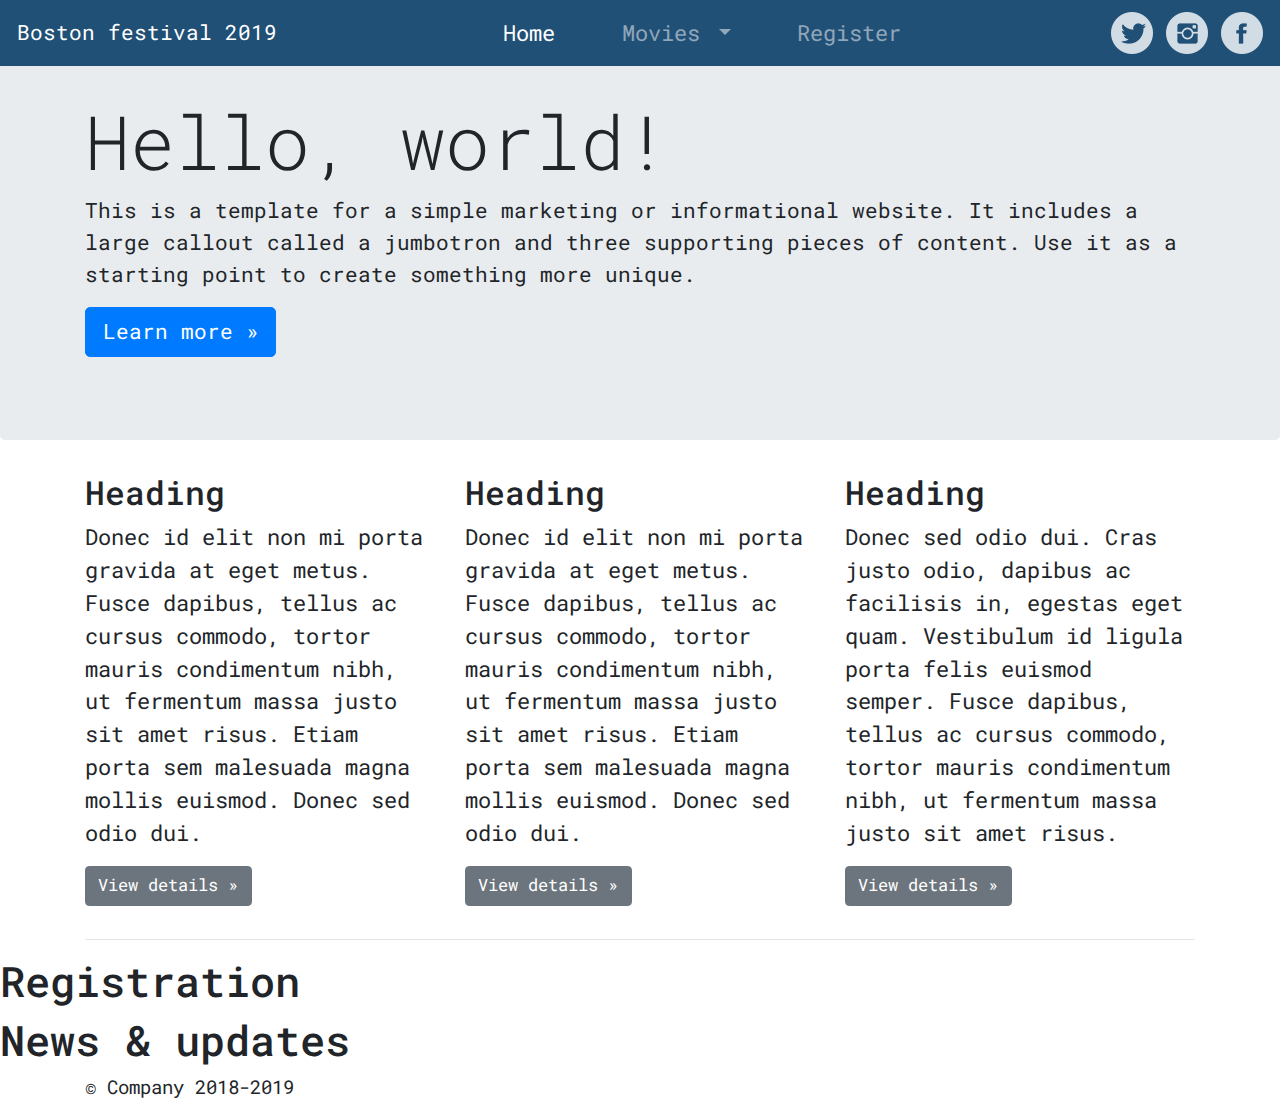
==== watch-it-outside-boston-edition/index.html @ 490583b0 "Upload film festival openclassrooms project 3" ====
<!doctype html>
<html lang="en">
  <head>
    <!-- Required meta tags -->
    <meta charset="utf-8">
    <meta name="viewport" content="width=device-width, initial-scale=1, shrink-to-fit=no">

    <!-- Favicons -->
    <link rel="apple-touch-icon" href="favicon.png" sizes="72x72">
    <link rel="icon" href="favicon.png" sizes="32x32" type="image/png">
    <link rel="icon" href="favicon.png" sizes="16x16" type="image/png">

    <!-- Bootstrap CSS -->
    <link href="https://fonts.googleapis.com/css?family=Roboto+Mono&display=swap" rel="stylesheet">
    <link rel="stylesheet" href="//stackpath.bootstrapcdn.com/bootstrap/4.3.1/css/bootstrap.min.css" >
    <link rel="stylesheet" href="style.css"/>

    <title>Watch it outside Boston edition</title>
  </head>
  <body>
    <header>
      <nav class="navbar navbar-expand-md fixed-top navbar-dark main-menu menu-bg page-header">
        <a class="navbar-brand" href="#home">Boston festival 2019</a>
        <button
          class="navbar-toggler"
          type="button"
          data-toggle="collapse"
          data-target="#real-menu"
          aria-controls="real-menu"
          aria-expanded="false"
          aria-label="Toggle navigation"
        >
          <span class="navbar-toggler-icon"></span>
        </button>

        <div class="collapse navbar-collapse" id="real-menu">
          <ul class="navbar-nav mx-auto menu-list" >
            <li class="nav-item active">
              <a class="nav-link" href="#home">Home</a>
            </li>
            <li class="nav-item dropdown">
              <a
                class="nav-link dropdown-toggle"
                href=""
                id="dd-dates"
                data-toggle="dropdown"
                aria-haspopup="true"
                aria-expanded="false"
              >
                Movies
              </a>
              <div class="dropdown-menu animate slideIn menu-bg" aria-labelledby="dd-dates">
                <a class="dropdown-item" href="#movies-5th">5th August</a>
                <a class="dropdown-item" href="#movies-6th">6th August</a>
                <a class="dropdown-item" href="#movies-7th">7th August</a>
                <a class="dropdown-item" href="#movies-8th">8th August</a>
              </div>
            </li>
            <li class="nav-item">
                <a class="nav-link" href="#registration">Register</a>
            </li>
          </ul>
        </div>

        <div class="my-2 my-lg-0">
          <div class="social-icons">
            <a href="https://twitter.com/MysticFilmFest" target="_blank">
              <img
                class=""
                src="images/social-twitter.png"
                alt="twitter"
              >
            </a>
            <a href="https://www.instagram.com/mysticfilmfest/" target="_blank">
              <img
                class=""
                src="images/social-instagram.png"
                alt="instagram"
              >
            </a>
            <a href="https://www.facebook.com/mysticfilmfestival/" target="_blank">
              <img
                class=""
                src="images/social-facebook.png"
                alt="facebook"
              >
            </a>
          </div>
        </div>
      </nav>
    </header>

    <main role="main">

      <!-- Main jumbotron for a primary marketing message or call to action -->
      <section id="home">
        <div class="container"></div>
          <img src="images/home-bg.jpg" class="img-fluid" alt="boston park">
        </div>
        <section class="jumbotron" id="home">
          <div class="container">
            <h1 class="display-3">Hello, world!</h1>
            <p>This is a template for a simple marketing or informational website. It includes a large callout called a jumbotron and three supporting pieces of content. Use it as a starting point to create something more unique.</p>
            <p><a class="btn btn-primary btn-lg" href="#" role="button">Learn more &raquo;</a></p>
          </div>
        </section>
      </section>

      <section id="movies">
        <div class="container">
          <!-- Example row of columns -->
          <div class="row">
            <div class="col-md-4">
              <h2>Heading</h2>
              <p>Donec id elit non mi porta gravida at eget metus. Fusce dapibus, tellus ac cursus commodo, tortor mauris condimentum nibh, ut fermentum massa justo sit amet risus. Etiam porta sem malesuada magna mollis euismod. Donec sed odio dui. </p>
              <p><a class="btn btn-secondary" href="#" role="button">View details &raquo;</a></p>
            </div>
            <div class="col-md-4">
              <h2>Heading</h2>
              <p>Donec id elit non mi porta gravida at eget metus. Fusce dapibus, tellus ac cursus commodo, tortor mauris condimentum nibh, ut fermentum massa justo sit amet risus. Etiam porta sem malesuada magna mollis euismod. Donec sed odio dui. </p>
              <p><a class="btn btn-secondary" href="#" role="button">View details &raquo;</a></p>
            </div>
            <div class="col-md-4">
              <h2>Heading</h2>
              <p>Donec sed odio dui. Cras justo odio, dapibus ac facilisis in, egestas eget quam. Vestibulum id ligula porta felis euismod semper. Fusce dapibus, tellus ac cursus commodo, tortor mauris condimentum nibh, ut fermentum massa justo sit amet risus.</p>
              <p><a class="btn btn-secondary" href="#" role="button">View details &raquo;</a></p>
            </div>
          </div>
          <hr>
        </div> <!-- /container -->
      </section>

      <section id="registration">
        <h1>Registration</h1>
      </section>

      <section id="news">
        <h1>News & updates</h1>
      </section>
    </main>

    <footer class="container">
      <p>&copy; Company 2018-2019</p>
    </footer>
    <!-- Optional JavaScript -->
    <!-- jQuery first, then Popper.js, then Bootstrap JS -->
    <script src="//code.jquery.com/jquery-3.3.1.slim.min.js" ></script>
    <script src="//cdnjs.cloudflare.com/ajax/libs/popper.js/1.14.7/umd/popper.min.js"></script>
    <script src="//stackpath.bootstrapcdn.com/bootstrap/4.3.1/js/bootstrap.min.js"></script>
  </body>
</html>
---- watch-it-outside-boston-edition/style.css ----
body, * {
  font-family: 'Roboto Mono', monospace;
  font-size: 1.04em;;
}

.page-header .social-icons a {
  text-decoration: none;
}

.page-header .social-icons a:hover {
  text-decoration: none;
}

.page-header .social-icons a:visited {
  text-decoration: none;
}

.page-header .social-icons a img {
  width: 42px;
  height: 42px;
}

.menu-bg {
  background-color: #215077;
  color: white;
}

.menu-bg a {
  color: white;
}

.menu-list li:not(:last-child) {
  margin-right: 50px;
}

/**
* Animation for drop-downs
*/
@media (min-width: 992px) {
  .animate {
    animation-duration: 0.3s;
    -webkit-animation-duration: 0.3s;
    animation-fill-mode: both;
    -webkit-animation-fill-mode: both;
  }
}

@keyframes slideIn {
  0% {
    transform: translateY(1rem);
    opacity: 0;
  }
  100% {
    transform:translateY(0rem);
    opacity: 1;
  }
  0% {
    transform: translateY(1rem);
    opacity: 0;
  }
}

@-webkit-keyframes slideIn {
  0% {
    -webkit-transform: transform;
    -webkit-opacity: 0;
  }
  100% {
    -webkit-transform: translateY(0);
    -webkit-opacity: 1;
  }
  0% {
    -webkit-transform: translateY(1rem);
    -webkit-opacity: 0;
  }
}

.slideIn {
  -webkit-animation-name: slideIn;
  animation-name: slideIn;
}
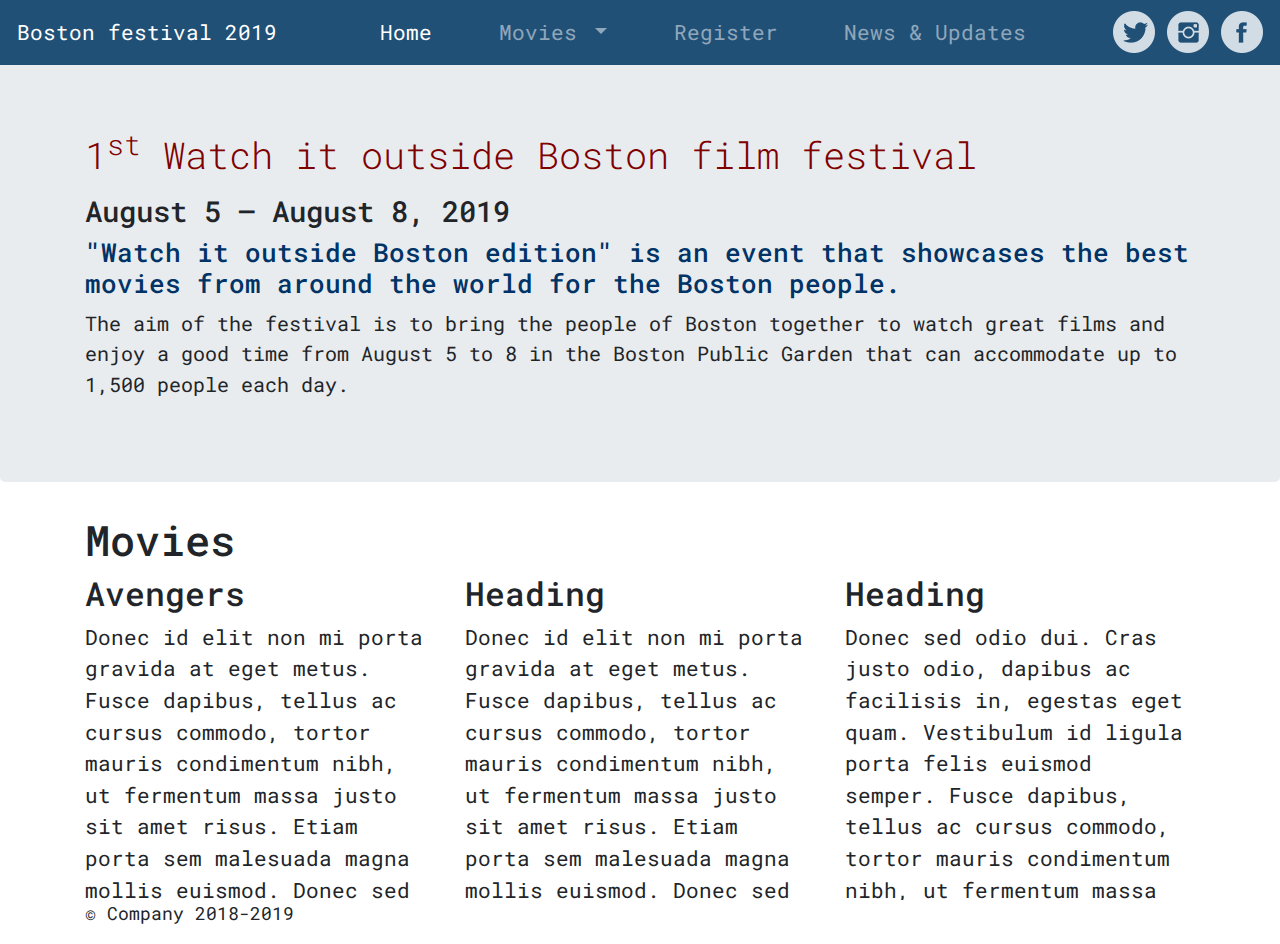
==== commit e3d33596: "Progress" ====
--- a/watch-it-outside-boston-edition/index.html
+++ b/watch-it-outside-boston-edition/index.html
@@ -19,7 +19,7 @@
   </head>
   <body>
     <header>
-      <nav class="navbar navbar-expand-md fixed-top navbar-dark main-menu menu-bg page-header">
+      <nav id="page-header" class="navbar navbar-expand-md fixed-top navbar-dark main-menu menu-bg page-header">
         <a class="navbar-brand" href="#home">Boston festival 2019</a>
         <button
           class="navbar-toggler"
@@ -35,13 +35,13 @@
 
         <div class="collapse navbar-collapse" id="real-menu">
           <ul class="navbar-nav mx-auto menu-list" >
-            <li class="nav-item active">
+            <li class="nav-item">
               <a class="nav-link" href="#home">Home</a>
             </li>
             <li class="nav-item dropdown">
               <a
                 class="nav-link dropdown-toggle"
-                href=""
+                href="#"
                 id="dd-dates"
                 data-toggle="dropdown"
                 aria-haspopup="true"
@@ -49,7 +49,7 @@
               >
                 Movies
               </a>
-              <div class="dropdown-menu animate slideIn menu-bg" aria-labelledby="dd-dates">
+              <div class="nav-item dropdown-menu animate slideIn menu-bg" aria-labelledby="dd-dates">
                 <a class="dropdown-item" href="#movies-5th">5th August</a>
                 <a class="dropdown-item" href="#movies-6th">6th August</a>
                 <a class="dropdown-item" href="#movies-7th">7th August</a>
@@ -57,7 +57,10 @@
               </div>
             </li>
             <li class="nav-item">
-                <a class="nav-link" href="#registration">Register</a>
+                <a class="nav-link" href="#registration" onclick="">Register</a>
+            </li>
+            <li class="nav-item">
+                <a class="nav-link" href="#news-and-updates">News&nbsp;&amp;&nbsp;Updates</a>
             </li>
           </ul>
         </div>
@@ -90,28 +93,38 @@
       </nav>
     </header>
 
-    <main role="main">
-
+    <main role="main" data-spy="scroll" data-target="#page-header" data-offset="190">
       <!-- Main jumbotron for a primary marketing message or call to action -->
       <section id="home">
         <div class="container"></div>
           <img src="images/home-bg.jpg" class="img-fluid" alt="boston park">
         </div>
-        <section class="jumbotron" id="home">
+        <section class="jumbotron">
           <div class="container">
-            <h1 class="display-3">Hello, world!</h1>
+            <!-- <h1 class="display-3">Hello, world!</h1>
             <p>This is a template for a simple marketing or informational website. It includes a large callout called a jumbotron and three supporting pieces of content. Use it as a starting point to create something more unique.</p>
-            <p><a class="btn btn-primary btn-lg" href="#" role="button">Learn more &raquo;</a></p>
+            <p><a class="btn btn-primary btn-lg" href="#" role="button">Learn more &raquo;</a></p> -->
+
+
+            <h2 class="display-3">
+              <span>
+                1<sup>st</sup> Watch it outside Boston film festival
+              </span>
+            </h2>
+            <h3>August 5 – August 8, 2019</h3>
+            <h4><span style="color: #003366;">"Watch it outside Boston edition" is an event that showcases the best movies from around the world for the Boston people.</span></h4>
+            <p>The aim of the festival is to bring the people of Boston together to watch great films and enjoy a good time from August 5 to 8 in the Boston Public Garden that can accommodate up to 1,500 people each day.</p>
           </div>
         </section>
       </section>
 
-      <section id="movies">
-        <div class="container">
+      <section id="movies" class="container">
+        <div id="movies-5th">
+          <h1>Movies</h1>
           <!-- Example row of columns -->
           <div class="row">
             <div class="col-md-4">
-              <h2>Heading</h2>
+              <h2>Avengers</h2>
               <p>Donec id elit non mi porta gravida at eget metus. Fusce dapibus, tellus ac cursus commodo, tortor mauris condimentum nibh, ut fermentum massa justo sit amet risus. Etiam porta sem malesuada magna mollis euismod. Donec sed odio dui. </p>
               <p><a class="btn btn-secondary" href="#" role="button">View details &raquo;</a></p>
             </div>
@@ -126,16 +139,52 @@
               <p><a class="btn btn-secondary" href="#" role="button">View details &raquo;</a></p>
             </div>
           </div>
-          <hr>
-        </div> <!-- /container -->
-      </section>
-
-      <section id="registration">
+        </div>
+        <hr>
+      </section>
+
+      <section id="registration" class="container" >
         <h1>Registration</h1>
-      </section>
-
-      <section id="news">
+        <div class="row">
+          <div class="col-md-4">
+            <h2>Choro</h2>
+            <p>Donec id elit non mi porta gravida at eget metus. Fusce dapibus, tellus ac cursus commodo, tortor mauris condimentum nibh, ut fermentum massa justo sit amet risus. Etiam porta sem malesuada magna mollis euismod. Donec sed odio dui. </p>
+            <p><a class="btn btn-secondary" href="#" role="button">View details &raquo;</a></p>
+          </div>
+          <div class="col-md-4">
+            <h2>Heading</h2>
+            <p>Donec id elit non mi porta gravida at eget metus. Fusce dapibus, tellus ac cursus commodo, tortor mauris condimentum nibh, ut fermentum massa justo sit amet risus. Etiam porta sem malesuada magna mollis euismod. Donec sed odio dui. </p>
+            <p><a class="btn btn-secondary" href="#" role="button">View details &raquo;</a></p>
+          </div>
+          <div class="col-md-4">
+            <h2>Heading</h2>
+            <p>Donec sed odio dui. Cras justo odio, dapibus ac facilisis in, egestas eget quam. Vestibulum id ligula porta felis euismod semper. Fusce dapibus, tellus ac cursus commodo, tortor mauris condimentum nibh, ut fermentum massa justo sit amet risus.</p>
+            <p><a class="btn btn-secondary" href="#" role="button">View details &raquo;</a></p>
+          </div>
+        </div>
+        <hr>
+      </section>
+
+      <section id="news-and-updates" class="container">
         <h1>News & updates</h1>
+        <div class="row">
+          <div class="col-md-4">
+            <h2>Choro</h2>
+            <p>Donec id elit non mi porta gravida at eget metus. Fusce dapibus, tellus ac cursus commodo, tortor mauris condimentum nibh, ut fermentum massa justo sit amet risus. Etiam porta sem malesuada magna mollis euismod. Donec sed odio dui. </p>
+            <p><a class="btn btn-secondary" href="#" role="button">View details &raquo;</a></p>
+          </div>
+          <div class="col-md-4">
+            <h2>Heading</h2>
+            <p>Donec id elit non mi porta gravida at eget metus. Fusce dapibus, tellus ac cursus commodo, tortor mauris condimentum nibh, ut fermentum massa justo sit amet risus. Etiam porta sem malesuada magna mollis euismod. Donec sed odio dui. </p>
+            <p><a class="btn btn-secondary" href="#" role="button">View details &raquo;</a></p>
+          </div>
+          <div class="col-md-4">
+            <h2>Heading</h2>
+            <p>Donec sed odio dui. Cras justo odio, dapibus ac facilisis in, egestas eget quam. Vestibulum id ligula porta felis euismod semper. Fusce dapibus, tellus ac cursus commodo, tortor mauris condimentum nibh, ut fermentum massa justo sit amet risus.</p>
+            <p><a class="btn btn-secondary" href="#" role="button">View details &raquo;</a></p>
+          </div>
+        </div>
+        <hr>
       </section>
     </main>
 
@@ -144,8 +193,9 @@
     </footer>
     <!-- Optional JavaScript -->
     <!-- jQuery first, then Popper.js, then Bootstrap JS -->
-    <script src="//code.jquery.com/jquery-3.3.1.slim.min.js" ></script>
+    <script src="//code.jquery.com/jquery-3.3.1.min.js" ></script>
     <script src="//cdnjs.cloudflare.com/ajax/libs/popper.js/1.14.7/umd/popper.min.js"></script>
     <script src="//stackpath.bootstrapcdn.com/bootstrap/4.3.1/js/bootstrap.min.js"></script>
+    <script src="main.js" ></script>
   </body>
 </html>--- a/watch-it-outside-boston-edition/style.css
+++ b/watch-it-outside-boston-edition/style.css
@@ -1,6 +1,22 @@
-body, * {
+* {
   font-family: 'Roboto Mono', monospace;
-  font-size: 1.04em;;
+  font-size: 1.04em;
+}
+
+body {
+  height: 100%;
+  overflow: hidden;
+}
+
+main {
+  position: relative;
+  height: 100vh;
+  overflow: auto;
+}
+
+h2>span {
+  color: #800000;
+  font-size: .5em;
 }
 
 .page-header .social-icons a {
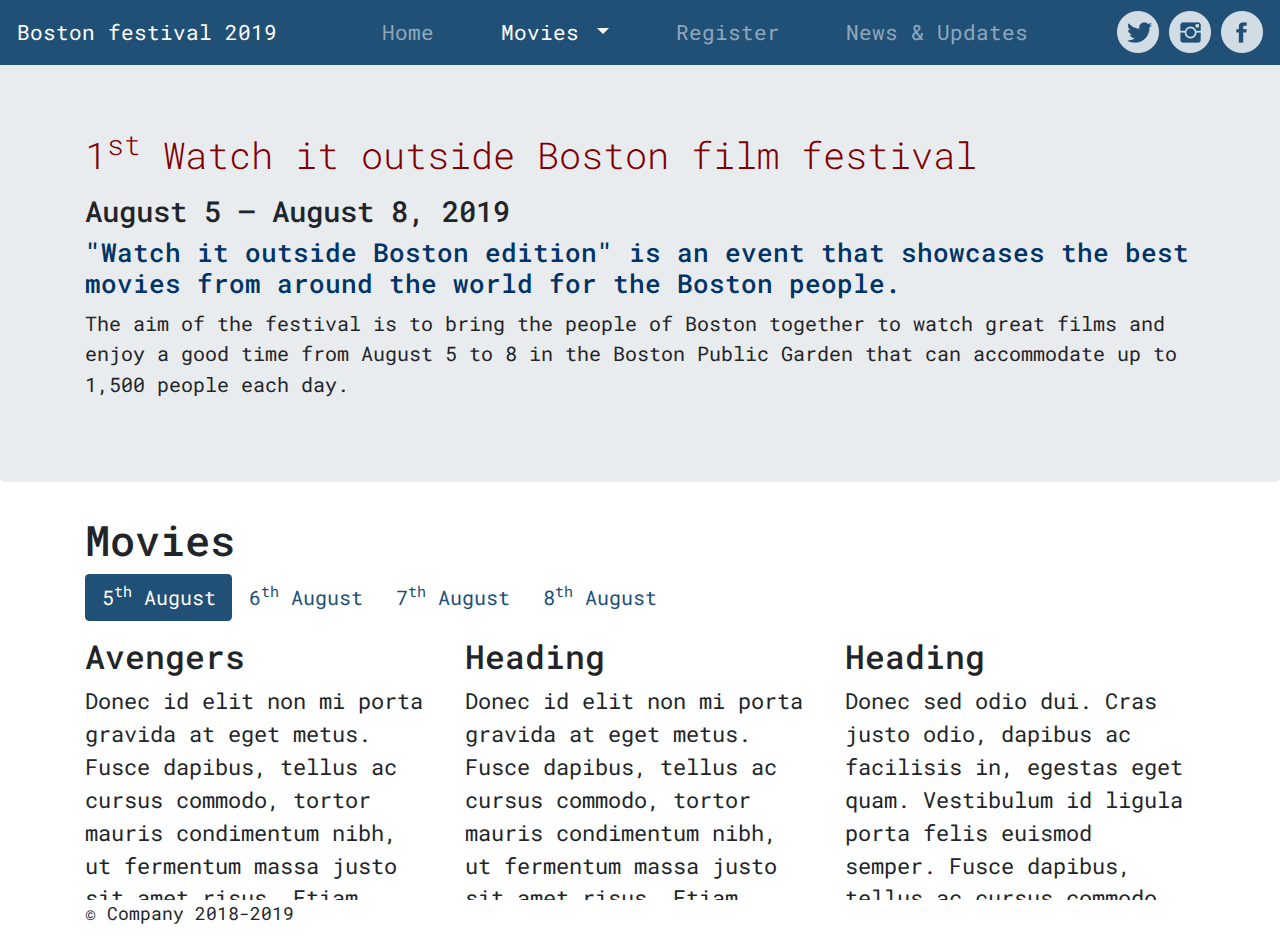
==== commit 57176f3d: "Movies structure layout => ocr.filmFestival" ====
--- a/watch-it-outside-boston-edition/index.html
+++ b/watch-it-outside-boston-edition/index.html
@@ -11,8 +11,9 @@
     <link rel="icon" href="favicon.png" sizes="16x16" type="image/png">
 
     <!-- Bootstrap CSS -->
-    <link href="https://fonts.googleapis.com/css?family=Roboto+Mono&display=swap" rel="stylesheet">
+    <link href="//fonts.googleapis.com/css?family=Roboto+Mono&display=swap" rel="stylesheet">
     <link rel="stylesheet" href="//stackpath.bootstrapcdn.com/bootstrap/4.3.1/css/bootstrap.min.css" >
+    <link rel="stylesheet" href="//cdnjs.cloudflare.com/ajax/libs/animate.css/3.7.2/animate.min.css">
     <link rel="stylesheet" href="style.css"/>
 
     <title>Watch it outside Boston edition</title>
@@ -50,10 +51,10 @@
                 Movies
               </a>
               <div class="nav-item dropdown-menu animate slideIn menu-bg" aria-labelledby="dd-dates">
-                <a class="dropdown-item" href="#movies-5th">5th August</a>
-                <a class="dropdown-item" href="#movies-6th">6th August</a>
-                <a class="dropdown-item" href="#movies-7th">7th August</a>
-                <a class="dropdown-item" href="#movies-8th">8th August</a>
+                <a class="dropdown-item" href="#movies-5th">5<sup>th</sup> August</a>
+                <a class="dropdown-item" href="#movies-6th">6<sup>th</sup> August</a>
+                <a class="dropdown-item" href="#movies-7th">7<sup>th</sup> August</a>
+                <a class="dropdown-item" href="#movies-8th">8<sup>th</sup> August</a>
               </div>
             </li>
             <li class="nav-item">
@@ -63,33 +64,41 @@
                 <a class="nav-link" href="#news-and-updates">News&nbsp;&amp;&nbsp;Updates</a>
             </li>
           </ul>
-        </div>
-
-        <div class="my-2 my-lg-0">
-          <div class="social-icons">
-            <a href="https://twitter.com/MysticFilmFest" target="_blank">
-              <img
-                class=""
-                src="images/social-twitter.png"
-                alt="twitter"
-              >
-            </a>
-            <a href="https://www.instagram.com/mysticfilmfest/" target="_blank">
-              <img
-                class=""
-                src="images/social-instagram.png"
-                alt="instagram"
-              >
-            </a>
-            <a href="https://www.facebook.com/mysticfilmfestival/" target="_blank">
-              <img
-                class=""
-                src="images/social-facebook.png"
-                alt="facebook"
-              >
-            </a>
-          </div>
-        </div>
+          <div class="my-2 my-lg-0">
+            <div class="social-icons">
+              <ul class="navbar-nav menu-list-media" >
+                <li class="nav-item">
+                  <a href="https://twitter.com/woec-boston" target="_blank">
+                    <img
+                      class=""
+                      src="images/social-twitter.png"
+                      alt="twitter"
+                    >
+                  </a>
+                </li>
+                <li class="nav-item">
+                  <a href="https://www.instagram.com/woec-boston/" target="_blank">
+                    <img
+                      class=""
+                      src="images/social-instagram.png"
+                      alt="instagram"
+                    >
+                  </a>
+                </li>
+                <li class="nav-item">
+                  <a href="https://www.facebook.com/woec-boston/" target="_blank">
+                    <img
+                      class=""
+                      src="images/social-facebook.png"
+                      alt="facebook"
+                    >
+                  </a>
+                </li>
+              </ul>
+            </div>
+          </div>
+        </div>
+
       </nav>
     </header>
 
@@ -119,24 +128,144 @@
       </section>
 
       <section id="movies" class="container">
-        <div id="movies-5th">
-          <h1>Movies</h1>
-          <!-- Example row of columns -->
-          <div class="row">
-            <div class="col-md-4">
-              <h2>Avengers</h2>
-              <p>Donec id elit non mi porta gravida at eget metus. Fusce dapibus, tellus ac cursus commodo, tortor mauris condimentum nibh, ut fermentum massa justo sit amet risus. Etiam porta sem malesuada magna mollis euismod. Donec sed odio dui. </p>
-              <p><a class="btn btn-secondary" href="#" role="button">View details &raquo;</a></p>
-            </div>
-            <div class="col-md-4">
-              <h2>Heading</h2>
-              <p>Donec id elit non mi porta gravida at eget metus. Fusce dapibus, tellus ac cursus commodo, tortor mauris condimentum nibh, ut fermentum massa justo sit amet risus. Etiam porta sem malesuada magna mollis euismod. Donec sed odio dui. </p>
-              <p><a class="btn btn-secondary" href="#" role="button">View details &raquo;</a></p>
-            </div>
-            <div class="col-md-4">
-              <h2>Heading</h2>
-              <p>Donec sed odio dui. Cras justo odio, dapibus ac facilisis in, egestas eget quam. Vestibulum id ligula porta felis euismod semper. Fusce dapibus, tellus ac cursus commodo, tortor mauris condimentum nibh, ut fermentum massa justo sit amet risus.</p>
-              <p><a class="btn btn-secondary" href="#" role="button">View details &raquo;</a></p>
+        <h1>Movies</h1>
+        <ul class="nav nav-pills mb-3" id="moviesTab" role="tablist">
+          <li class="nav-item">
+            <a class="nav-link active"
+              id="movies-5th-tab"
+              data-toggle="tab"
+              href="#movies-5th"
+              role="tab"
+              aria-controls="movies-5th"
+              aria-selected="true"
+            >5<sup>th</sup> August</a>
+          </li>
+          <li class="nav-item">
+            <a class="nav-link"
+              id="movies-6th-tab"
+              data-toggle="tab"
+              href="#movies-6th"
+              role="tab"
+              aria-controls="movies-6th"
+              aria-selected="false"
+            >6<sup>th</sup> August</a>
+          </li>
+          <li class="nav-item">
+            <a class="nav-link"
+              id="movies-7th-tab"
+              data-toggle="tab"
+              href="#movies-7th"
+              role="tab"
+              aria-controls="movies-7th"
+              aria-selected="false"
+            >7<sup>th</sup> August</a>
+          </li>
+          <li class="nav-item">
+            <a class="nav-link"
+              id="movies-8th-tab"
+              data-toggle="tab"
+              href="#movies-8th"
+              role="tab"
+              aria-controls="movies-8th"
+              aria-selected="false"
+            >8<sup>th</sup> August</a>
+          </li>
+        </ul>
+        <div class="tab-content" style="position: relative;">
+          <div
+            id="movies-5th"
+            class="tab-pane fade show active"
+            role="tabpanel"
+            aria-labelledby="movies-5th-tab"
+          >
+            <div class="row">
+              <div class="col-md-4">
+                <h2>Avengers</h2>
+                <p>Donec id elit non mi porta gravida at eget metus. Fusce dapibus, tellus ac cursus commodo, tortor mauris condimentum nibh, ut fermentum massa justo sit amet risus. Etiam porta sem malesuada magna mollis euismod. Donec sed odio dui. </p>
+                <p><a class="btn btn-secondary" href="#" role="button">View details &raquo;</a></p>
+              </div>
+              <div class="col-md-4">
+                <h2>Heading</h2>
+                <p>Donec id elit non mi porta gravida at eget metus. Fusce dapibus, tellus ac cursus commodo, tortor mauris condimentum nibh, ut fermentum massa justo sit amet risus. Etiam porta sem malesuada magna mollis euismod. Donec sed odio dui. </p>
+                <p><a class="btn btn-secondary" href="#" role="button">View details &raquo;</a></p>
+              </div>
+              <div class="col-md-4">
+                <h2>Heading</h2>
+                <p>Donec sed odio dui. Cras justo odio, dapibus ac facilisis in, egestas eget quam. Vestibulum id ligula porta felis euismod semper. Fusce dapibus, tellus ac cursus commodo, tortor mauris condimentum nibh, ut fermentum massa justo sit amet risus.</p>
+                <p><a class="btn btn-secondary" href="#" role="button">View details &raquo;</a></p>
+              </div>
+            </div>
+          </div>
+          <div
+            id="movies-6th"
+            class="tab-pane fade"
+            role="tabpanel"
+            aria-labelledby="movies-6th-tab"
+          >
+            <div class="row">
+              <div class="col-md-4">
+                <h2>Interstellar</h2>
+                <p>Donec id elit non mi porta gravida at eget metus. Fusce dapibus, tellus ac cursus commodo, tortor mauris condimentum nibh, ut fermentum massa justo sit amet risus. Etiam porta sem malesuada magna mollis euismod. Donec sed odio dui. </p>
+                <p><a class="btn btn-secondary" href="#" role="button">View details &raquo;</a></p>
+              </div>
+              <div class="col-md-4">
+                <h2>Heading</h2>
+                <p>Donec id elit non mi porta gravida at eget metus. Fusce dapibus, tellus ac cursus commodo, tortor mauris condimentum nibh, ut fermentum massa justo sit amet risus. Etiam porta sem malesuada magna mollis euismod. Donec sed odio dui. </p>
+                <p><a class="btn btn-secondary" href="#" role="button">View details &raquo;</a></p>
+              </div>
+              <div class="col-md-4">
+                <h2>Heading</h2>
+                <p>Donec sed odio dui. Cras justo odio, dapibus ac facilisis in, egestas eget quam. Vestibulum id ligula porta felis euismod semper. Fusce dapibus, tellus ac cursus commodo, tortor mauris condimentum nibh, ut fermentum massa justo sit amet risus.</p>
+                <p><a class="btn btn-secondary" href="#" role="button">View details &raquo;</a></p>
+              </div>
+            </div>
+          </div>
+          <div
+            id="movies-7th"
+            class="tab-pane fade"
+            role="tabpanel"
+            aria-labelledby="movies-7th-tab"
+          >
+            <div class="row">
+              <div class="col-md-4">
+                <h2>Gravity</h2>
+                <p>Donec id elit non mi porta gravida at eget metus. Fusce dapibus, tellus ac cursus commodo, tortor mauris condimentum nibh, ut fermentum massa justo sit amet risus. Etiam porta sem malesuada magna mollis euismod. Donec sed odio dui. </p>
+                <p><a class="btn btn-secondary" href="#" role="button">View details &raquo;</a></p>
+              </div>
+              <div class="col-md-4">
+                <h2>Heading</h2>
+                <p>Donec id elit non mi porta gravida at eget metus. Fusce dapibus, tellus ac cursus commodo, tortor mauris condimentum nibh, ut fermentum massa justo sit amet risus. Etiam porta sem malesuada magna mollis euismod. Donec sed odio dui. </p>
+                <p><a class="btn btn-secondary" href="#" role="button">View details &raquo;</a></p>
+              </div>
+              <div class="col-md-4">
+                <h2>Heading</h2>
+                <p>Donec sed odio dui. Cras justo odio, dapibus ac facilisis in, egestas eget quam. Vestibulum id ligula porta felis euismod semper. Fusce dapibus, tellus ac cursus commodo, tortor mauris condimentum nibh, ut fermentum massa justo sit amet risus.</p>
+                <p><a class="btn btn-secondary" href="#" role="button">View details &raquo;</a></p>
+              </div>
+            </div>
+          </div>
+          <div
+            id="movies-8th"
+            class="tab-pane fade"
+            role="tabpanel"
+            aria-labelledby="movies-8th-tab"
+          >
+            <div class="row">
+              <div class="col-md-4">
+                <h2>Forrest Gump</h2>
+                <p>Donec id elit non mi porta gravida at eget metus. Fusce dapibus, tellus ac cursus commodo, tortor mauris condimentum nibh, ut fermentum massa justo sit amet risus. Etiam porta sem malesuada magna mollis euismod. Donec sed odio dui. </p>
+                <p><a class="btn btn-secondary" href="#" role="button">View details &raquo;</a></p>
+              </div>
+              <div class="col-md-4">
+                <h2>Heading</h2>
+                <p>Donec id elit non mi porta gravida at eget metus. Fusce dapibus, tellus ac cursus commodo, tortor mauris condimentum nibh, ut fermentum massa justo sit amet risus. Etiam porta sem malesuada magna mollis euismod. Donec sed odio dui. </p>
+                <p><a class="btn btn-secondary" href="#" role="button">View details &raquo;</a></p>
+              </div>
+              <div class="col-md-4">
+                <h2>Heading</h2>
+                <p>Donec sed odio dui. Cras justo odio, dapibus ac facilisis in, egestas eget quam. Vestibulum id ligula porta felis euismod semper. Fusce dapibus, tellus ac cursus commodo, tortor mauris condimentum nibh, ut fermentum massa justo sit amet risus.</p>
+                <p><a class="btn btn-secondary" href="#" role="button">View details &raquo;</a></p>
+              </div>
             </div>
           </div>
         </div>
--- a/watch-it-outside-boston-edition/style.css
+++ b/watch-it-outside-boston-edition/style.css
@@ -45,8 +45,31 @@
   color: white;
 }
 
-.menu-list li:not(:last-child) {
-  margin-right: 50px;
+@media (min-width: 992px) {
+  .menu-list li:not(:last-child) {
+    margin-right: 50px;
+  }
+  .menu-list-media li:not(:last-child) {
+    margin-right: 10px;
+  }
+}
+
+@media (max-width: 766px) {
+  section#home {
+    margin-top: 59px;
+  }
+  .menu-list li:not(:last-child) {
+    margin-right: 0px;
+  }
+  .menu-list-media {
+    flex-direction: unset;
+  }
+  .menu-list-media li{
+    display: inline-block;
+  }
+  .menu-list-media li:not(:last-child) {
+    margin-right: 10px;
+  }
 }
 
 /**
@@ -95,3 +118,17 @@
   -webkit-animation-name: slideIn;
   animation-name: slideIn;
 }
+
+
+/** Override bootstrap style **/
+
+.nav-pills .nav-link.active, .nav-pills .show > .nav-link {
+  color: #fff;
+  background-color: #215077;
+}
+
+a {
+  color:#215077;
+  text-decoration: none;
+  background-color: transparent;
+}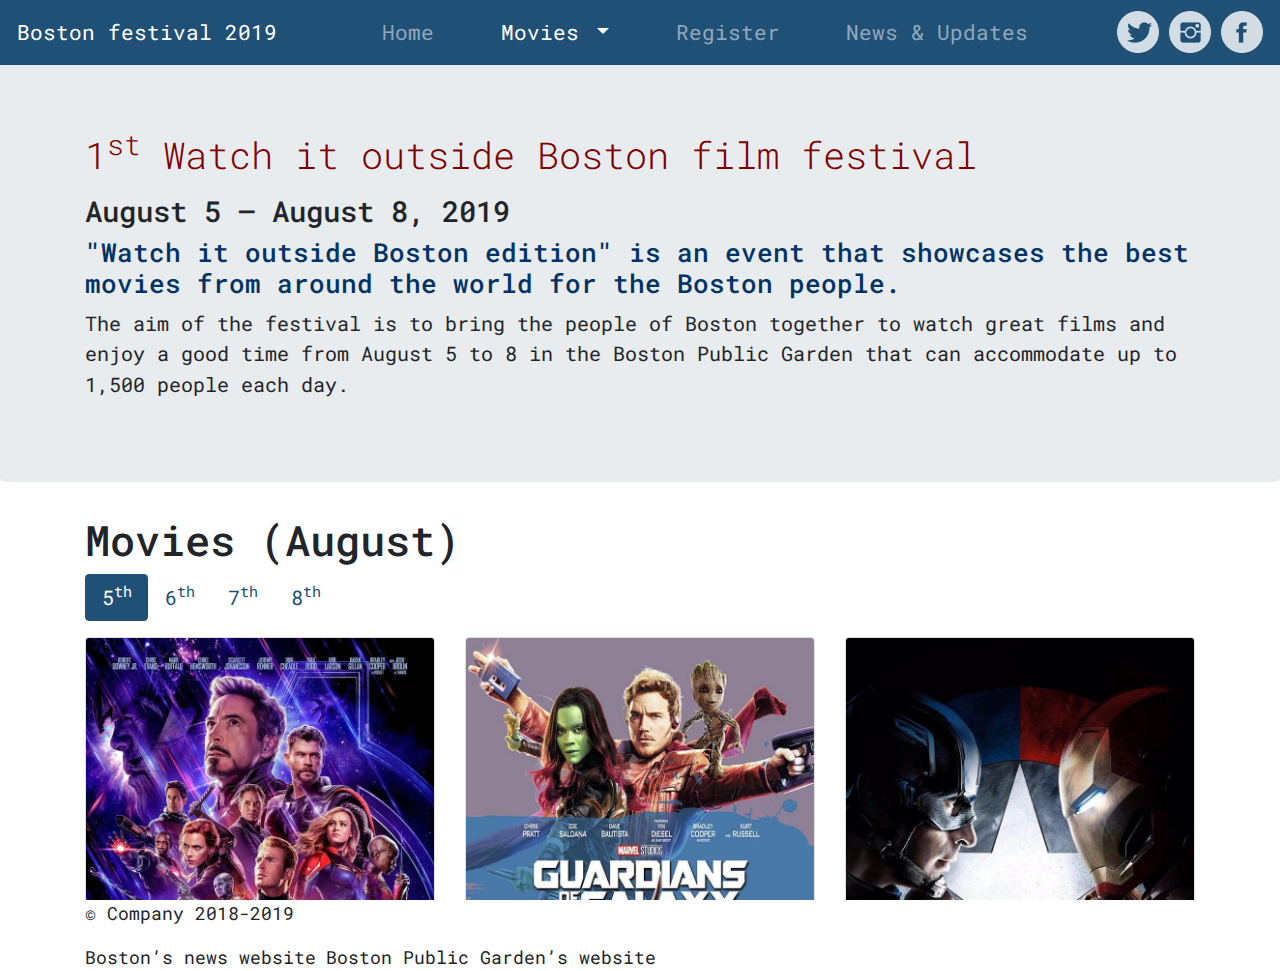
==== commit a2b923be: "My progress film festival" ====
--- a/watch-it-outside-boston-edition/index.html
+++ b/watch-it-outside-boston-edition/index.html
@@ -128,7 +128,7 @@
       </section>
 
       <section id="movies" class="container">
-        <h1>Movies</h1>
+        <h1>Movies (August)</h1>
         <ul class="nav nav-pills mb-3" id="moviesTab" role="tablist">
           <li class="nav-item">
             <a class="nav-link active"
@@ -138,7 +138,7 @@
               role="tab"
               aria-controls="movies-5th"
               aria-selected="true"
-            >5<sup>th</sup> August</a>
+            >5<sup>th</sup></a>
           </li>
           <li class="nav-item">
             <a class="nav-link"
@@ -148,7 +148,7 @@
               role="tab"
               aria-controls="movies-6th"
               aria-selected="false"
-            >6<sup>th</sup> August</a>
+            >6<sup>th</sup></a>
           </li>
           <li class="nav-item">
             <a class="nav-link"
@@ -158,7 +158,7 @@
               role="tab"
               aria-controls="movies-7th"
               aria-selected="false"
-            >7<sup>th</sup> August</a>
+            >7<sup>th</sup></a>
           </li>
           <li class="nav-item">
             <a class="nav-link"
@@ -168,7 +168,7 @@
               role="tab"
               aria-controls="movies-8th"
               aria-selected="false"
-            >8<sup>th</sup> August</a>
+            >8<sup>th</sup></a>
           </li>
         </ul>
         <div class="tab-content" style="position: relative;">
@@ -180,19 +180,40 @@
           >
             <div class="row">
               <div class="col-md-4">
-                <h2>Avengers</h2>
-                <p>Donec id elit non mi porta gravida at eget metus. Fusce dapibus, tellus ac cursus commodo, tortor mauris condimentum nibh, ut fermentum massa justo sit amet risus. Etiam porta sem malesuada magna mollis euismod. Donec sed odio dui. </p>
-                <p><a class="btn btn-secondary" href="#" role="button">View details &raquo;</a></p>
-              </div>
-              <div class="col-md-4">
-                <h2>Heading</h2>
-                <p>Donec id elit non mi porta gravida at eget metus. Fusce dapibus, tellus ac cursus commodo, tortor mauris condimentum nibh, ut fermentum massa justo sit amet risus. Etiam porta sem malesuada magna mollis euismod. Donec sed odio dui. </p>
-                <p><a class="btn btn-secondary" href="#" role="button">View details &raquo;</a></p>
-              </div>
-              <div class="col-md-4">
-                <h2>Heading</h2>
-                <p>Donec sed odio dui. Cras justo odio, dapibus ac facilisis in, egestas eget quam. Vestibulum id ligula porta felis euismod semper. Fusce dapibus, tellus ac cursus commodo, tortor mauris condimentum nibh, ut fermentum massa justo sit amet risus.</p>
-                <p><a class="btn btn-secondary" href="#" role="button">View details &raquo;</a></p>
+                <div class="card" style="width: 100%;">
+                  <img class="card-img-top"
+                    src="images/movies/avengers-endgame.jpg"
+                    alt="avengers-endgame"
+                  >
+                  <div class="card-body">
+                    <h3 class="card-title">Avengers: Endgame</h3>
+                    <p class="card-text">After the devastating events of Avengers: Infinity War (2018), the universe is in ruins. With the help of remaining allies, the Avengers assemble once more in order to reverse Thanos' actions and restore balance to the universe.</p>
+                  </div>
+                </div>
+              </div>
+              <div class="col-md-4">
+                <div class="card" style="width: 100%;">
+                  <img class="card-img-top"
+                    src="images/movies/guardians-of-the-galaxy-vol2.jpg"
+                    alt="guardians-of-the-galaxy-vol2"
+                  >
+                  <div class="card-body">
+                    <h3 class="card-title">Guardians of the Galaxy Vol. 2</h3>
+                    <p class="card-text">The Guardians struggle to keep together as a team while dealing with their personal family issues, notably Star-Lord's encounter with his father the ambitious celestial being Ego.</p>
+                  </div>
+                </div>
+              </div>
+              <div class="col-md-4">
+                <div class="card" style="width: 100%;">
+                  <img class="card-img-top"
+                    src="images/movies/captain-america-civil-war.jpg"
+                    alt="capitan-america-civil-war"
+                  >
+                  <div class="card-body">
+                    <h3 class="card-title">Capitán América: Civil War</h3>
+                    <p class="card-text"> Political involvement in the Avengers' affairs causes a rift between Captain America and Iron Man.</p>
+                  </div>
+                </div>
               </div>
             </div>
           </div>
@@ -209,7 +230,7 @@
                 <p><a class="btn btn-secondary" href="#" role="button">View details &raquo;</a></p>
               </div>
               <div class="col-md-4">
-                <h2>Heading</h2>
+                <h2>Gravity</h2>
                 <p>Donec id elit non mi porta gravida at eget metus. Fusce dapibus, tellus ac cursus commodo, tortor mauris condimentum nibh, ut fermentum massa justo sit amet risus. Etiam porta sem malesuada magna mollis euismod. Donec sed odio dui. </p>
                 <p><a class="btn btn-secondary" href="#" role="button">View details &raquo;</a></p>
               </div>
@@ -228,7 +249,7 @@
           >
             <div class="row">
               <div class="col-md-4">
-                <h2>Gravity</h2>
+                <h2>Inception</h2>
                 <p>Donec id elit non mi porta gravida at eget metus. Fusce dapibus, tellus ac cursus commodo, tortor mauris condimentum nibh, ut fermentum massa justo sit amet risus. Etiam porta sem malesuada magna mollis euismod. Donec sed odio dui. </p>
                 <p><a class="btn btn-secondary" href="#" role="button">View details &raquo;</a></p>
               </div>
@@ -274,23 +295,41 @@
 
       <section id="registration" class="container" >
         <h1>Registration</h1>
-        <div class="row">
-          <div class="col-md-4">
-            <h2>Choro</h2>
-            <p>Donec id elit non mi porta gravida at eget metus. Fusce dapibus, tellus ac cursus commodo, tortor mauris condimentum nibh, ut fermentum massa justo sit amet risus. Etiam porta sem malesuada magna mollis euismod. Donec sed odio dui. </p>
-            <p><a class="btn btn-secondary" href="#" role="button">View details &raquo;</a></p>
-          </div>
-          <div class="col-md-4">
-            <h2>Heading</h2>
-            <p>Donec id elit non mi porta gravida at eget metus. Fusce dapibus, tellus ac cursus commodo, tortor mauris condimentum nibh, ut fermentum massa justo sit amet risus. Etiam porta sem malesuada magna mollis euismod. Donec sed odio dui. </p>
-            <p><a class="btn btn-secondary" href="#" role="button">View details &raquo;</a></p>
-          </div>
-          <div class="col-md-4">
-            <h2>Heading</h2>
-            <p>Donec sed odio dui. Cras justo odio, dapibus ac facilisis in, egestas eget quam. Vestibulum id ligula porta felis euismod semper. Fusce dapibus, tellus ac cursus commodo, tortor mauris condimentum nibh, ut fermentum massa justo sit amet risus.</p>
-            <p><a class="btn btn-secondary" href="#" role="button">View details &raquo;</a></p>
-          </div>
-        </div>
+        <form>
+          <div class="form-group">
+            <label for="name">Name</label>
+            <input type="text" class="form-control" id="name">
+          </div>
+          <div class="form-group">
+            <label for="exampleFormControlInput1">Email address</label>
+            <input type="email" class="form-control" id="email">
+          </div>
+          <div class="form-group">
+            <label for="eventDays">Day</label>
+            <select class="form-control" id="eventDays">
+              <option value="5">5th August</option>
+              <option value="6">6th August</option>
+              <option value="7">7th August</option>
+              <option value="8">8th August</option>
+            </select>
+          </div>
+          <div class="form-group">
+            <label for="tickets">Number of tickets</label>
+            <select class="form-control" id="tickets">
+              <option value="1">1</option>
+              <option value="2">2</option>
+              <option value="3">3</option>
+              <option value="4">4</option>
+              <option value="5">5</option>
+              <option value="6">6</option>
+              <option value="7">7</option>
+              <option value="8">8</option>
+            </select>
+          </div>
+          <div class="form-group">
+            <button type="submit" class="btn btn-primary">Register</button>
+          </div>
+        </form>
         <hr>
       </section>
 
@@ -319,6 +358,8 @@
 
     <footer class="container">
       <p>&copy; Company 2018-2019</p>
+      <a>Boston’s news website</a>
+      <a>Boston Public Garden’s website</a>
     </footer>
     <!-- Optional JavaScript -->
     <!-- jQuery first, then Popper.js, then Bootstrap JS -->
--- a/watch-it-outside-boston-edition/style.css
+++ b/watch-it-outside-boston-edition/style.css
@@ -131,4 +131,14 @@
   color:#215077;
   text-decoration: none;
   background-color: transparent;
+}
+
+.btn-primary {
+  color: #fff;
+  background-color: #215077;
+  border-color: #215077;
+}
+
+.card-text {
+  font-size: 15px;
 }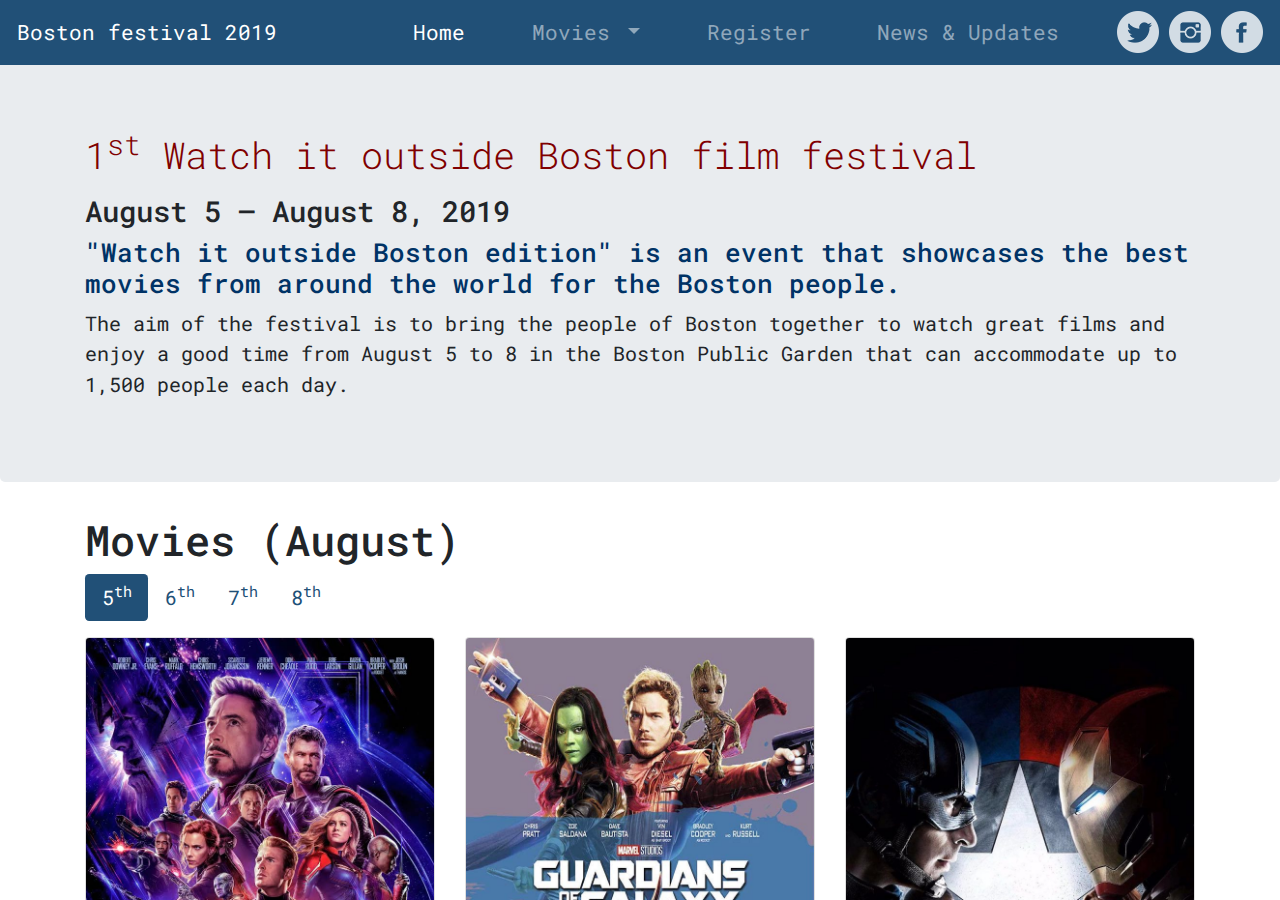
==== commit cceeb466: "Finish project film festival" ====
--- a/watch-it-outside-boston-edition/index.html
+++ b/watch-it-outside-boston-edition/index.html
@@ -35,9 +35,9 @@
         </button>
 
         <div class="collapse navbar-collapse" id="real-menu">
-          <ul class="navbar-nav mx-auto menu-list" >
+          <ul class="navbar-nav ml-auto menu-list mr-lg-5" >
             <li class="nav-item">
-              <a class="nav-link" href="#home">Home</a>
+              <a class="nav-link selected active" href="#home">Home</a>
             </li>
             <li class="nav-item dropdown">
               <a
@@ -64,7 +64,7 @@
                 <a class="nav-link" href="#news-and-updates">News&nbsp;&amp;&nbsp;Updates</a>
             </li>
           </ul>
-          <div class="my-2 my-lg-0">
+          <div>
             <div class="social-icons">
               <ul class="navbar-nav menu-list-media" >
                 <li class="nav-item">
@@ -102,12 +102,11 @@
       </nav>
     </header>
 
-    <main role="main" data-spy="scroll" data-target="#page-header" data-offset="190">
+    <main role="main" data-spy="scroll" data-target="#page-header" data-offset="310">
       <!-- Main jumbotron for a primary marketing message or call to action -->
       <section id="home">
         <div class="container"></div>
-          <img src="images/home-bg.jpg" class="img-fluid" alt="boston park">
-        </div>
+        <img src="images/home-bg.jpg" class="img-fluid" alt="boston park">
         <section class="jumbotron">
           <div class="container">
             <!-- <h1 class="display-3">Hello, world!</h1>
@@ -171,7 +170,7 @@
             >8<sup>th</sup></a>
           </li>
         </ul>
-        <div class="tab-content" style="position: relative;">
+        <div class="tab-content">
           <div
             id="movies-5th"
             class="tab-pane fade show active"
@@ -187,7 +186,7 @@
                   >
                   <div class="card-body">
                     <h3 class="card-title">Avengers: Endgame</h3>
-                    <p class="card-text">After the devastating events of Avengers: Infinity War (2018), the universe is in ruins. With the help of remaining allies, the Avengers assemble once more in order to reverse Thanos' actions and restore balance to the universe.</p>
+                    <p class="card-text">After the devastating events of Avengers: Infinity War (2018), the universe is in ruins due to the efforts of the Mad Titan, Thanos. With the help of remaining allies, the Avengers must assemble once more in order to undo Thanos's actions and undo the chaos to the universe, no matter what consequences may be in store, and no matter who they face...</p>
                   </div>
                 </div>
               </div>
@@ -199,7 +198,7 @@
                   >
                   <div class="card-body">
                     <h3 class="card-title">Guardians of the Galaxy Vol. 2</h3>
-                    <p class="card-text">The Guardians struggle to keep together as a team while dealing with their personal family issues, notably Star-Lord's encounter with his father the ambitious celestial being Ego.</p>
+                    <p class="card-text">After saving Xandar from Ronan's wrath, the Guardians are now recognized as heroes. Now the team must help their leader Star Lord (Chris Pratt) uncover the truth behind his true heritage. Along the way, old foes turn to allies and betrayal is blooming. And the Guardians find that they are up against a devastating new menace who is out to rule the galaxy.</p>
                   </div>
                 </div>
               </div>
@@ -207,11 +206,11 @@
                 <div class="card" style="width: 100%;">
                   <img class="card-img-top"
                     src="images/movies/captain-america-civil-war.jpg"
-                    alt="capitan-america-civil-war"
+                    alt="captain-america-civil-war"
                   >
                   <div class="card-body">
                     <h3 class="card-title">Capitán América: Civil War</h3>
-                    <p class="card-text"> Political involvement in the Avengers' affairs causes a rift between Captain America and Iron Man.</p>
+                    <p class="card-text">After the Avengers defeated Ultron, Thor and Hulk are nowhere to be found. Hawkeye has gone home to spend time with his family. Even Iron Man has apparently disengaged. Captain America and Black Widow are leading a new team of Avengers, consisting of Scarlet Witch, Vision, War Machine and Falcon. But the world hasn't forgotten the numerous civilian casualties that resulted from the Avengers' previous missions.</p>
                   </div>
                 </div>
               </div>
@@ -225,19 +224,40 @@
           >
             <div class="row">
               <div class="col-md-4">
-                <h2>Interstellar</h2>
-                <p>Donec id elit non mi porta gravida at eget metus. Fusce dapibus, tellus ac cursus commodo, tortor mauris condimentum nibh, ut fermentum massa justo sit amet risus. Etiam porta sem malesuada magna mollis euismod. Donec sed odio dui. </p>
-                <p><a class="btn btn-secondary" href="#" role="button">View details &raquo;</a></p>
-              </div>
-              <div class="col-md-4">
-                <h2>Gravity</h2>
-                <p>Donec id elit non mi porta gravida at eget metus. Fusce dapibus, tellus ac cursus commodo, tortor mauris condimentum nibh, ut fermentum massa justo sit amet risus. Etiam porta sem malesuada magna mollis euismod. Donec sed odio dui. </p>
-                <p><a class="btn btn-secondary" href="#" role="button">View details &raquo;</a></p>
-              </div>
-              <div class="col-md-4">
-                <h2>Heading</h2>
-                <p>Donec sed odio dui. Cras justo odio, dapibus ac facilisis in, egestas eget quam. Vestibulum id ligula porta felis euismod semper. Fusce dapibus, tellus ac cursus commodo, tortor mauris condimentum nibh, ut fermentum massa justo sit amet risus.</p>
-                <p><a class="btn btn-secondary" href="#" role="button">View details &raquo;</a></p>
+                <div class="card" style="width: 100%;">
+                  <img class="card-img-top"
+                    src="images/movies/interstellar.jpg"
+                    alt="interstellar"
+                  >
+                  <div class="card-body">
+                    <h3 class="card-title">Interstellar</h3>
+                    <p class="card-text">Earth's future has been riddled by disasters, famines, and droughts. There is only one way to ensure mankind's survival: Interstellar travel. A newly discovered wormhole in the far reaches of our solar system allows a team of astronauts to go where no man has gone before, a planet that may have the right environment to sustain human life.</p>
+                  </div>
+                </div>
+              </div>
+              <div class="col-md-4">
+                <div class="card" style="width: 100%;">
+                  <img class="card-img-top"
+                    src="images/movies/gravity.jpg"
+                    alt="gravity"
+                  >
+                  <div class="card-body">
+                    <h3 class="card-title">Gravity</h3>
+                    <p class="card-text">Dr. Ryan Stone (Sandra Bullock) is a brilliant medical engineer on her first shuttle mission, with veteran astronaut Matt Kowalski (George Clooney) in command of his last flight before retiring. But on a seemingly routine spacewalk, disaster strikes. The shuttle is destroyed, leaving Stone and Kowalsky completely alone - tethered to nothing but each other and spiraling out into the blackness.</p>
+                  </div>
+                </div>
+              </div>
+              <div class="col-md-4">
+                <div class="card" style="width: 100%;">
+                  <img class="card-img-top"
+                    src="images/movies/the-martian.jpg"
+                    alt="the-martian"
+                  >
+                  <div class="card-body">
+                    <h3 class="card-title">The Martian</h3>
+                    <p class="card-text">During a manned mission to Mars, Astronaut Mark Watney is presumed dead after a fierce storm and left behind by his crew. But Watney has survived and finds himself stranded and alone on the hostile planet. With only meager supplies, he must draw upon his ingenuity, wit and spirit to subsist and find a way to signal to Earth that he is alive. Millions of miles away, NASA and a team of international scientists work tirelessly to bring "the Martian" home, while his crewmates concurrently plot a daring, if not impossible, rescue mission. As these stories of incredible bravery unfold, the world comes together to root for Watney's safe return.</p>
+                  </div>
+                </div>
               </div>
             </div>
           </div>
@@ -249,19 +269,40 @@
           >
             <div class="row">
               <div class="col-md-4">
-                <h2>Inception</h2>
-                <p>Donec id elit non mi porta gravida at eget metus. Fusce dapibus, tellus ac cursus commodo, tortor mauris condimentum nibh, ut fermentum massa justo sit amet risus. Etiam porta sem malesuada magna mollis euismod. Donec sed odio dui. </p>
-                <p><a class="btn btn-secondary" href="#" role="button">View details &raquo;</a></p>
-              </div>
-              <div class="col-md-4">
-                <h2>Heading</h2>
-                <p>Donec id elit non mi porta gravida at eget metus. Fusce dapibus, tellus ac cursus commodo, tortor mauris condimentum nibh, ut fermentum massa justo sit amet risus. Etiam porta sem malesuada magna mollis euismod. Donec sed odio dui. </p>
-                <p><a class="btn btn-secondary" href="#" role="button">View details &raquo;</a></p>
-              </div>
-              <div class="col-md-4">
-                <h2>Heading</h2>
-                <p>Donec sed odio dui. Cras justo odio, dapibus ac facilisis in, egestas eget quam. Vestibulum id ligula porta felis euismod semper. Fusce dapibus, tellus ac cursus commodo, tortor mauris condimentum nibh, ut fermentum massa justo sit amet risus.</p>
-                <p><a class="btn btn-secondary" href="#" role="button">View details &raquo;</a></p>
+                <div class="card" style="width: 100%;">
+                  <img class="card-img-top"
+                    src="images/movies/inception.jpg"
+                    alt="inception"
+                  >
+                  <div class="card-body">
+                    <h3 class="card-title">Inception</h3>
+                    <p class="card-text">Dom Cobb is a thief with the rare ability to enter people's dreams and steal their secrets from their subconsciouses. His skill has made him a hot commodity in the world of corporate espionage, but has also cost him everything he loves. Cobb gets a chance at redemption when he is offered a seemingly impossible task: Plant an idea in someone's mind. If he succeeds, it will be the perfect crime, but a dangerous enemy anticipates Cobb's every move.</p>
+                  </div>
+                </div>
+              </div>
+              <div class="col-md-4">
+                <div class="card" style="width: 100%;">
+                  <img class="card-img-top"
+                    src="images/movies/the-shutter-island.jpg"
+                    alt="the-shutter-island"
+                  >
+                  <div class="card-body">
+                    <h3 class="card-title">The Shutter Island</h3>
+                    <p class="card-text">Assigned the thorny task of investigating the incomprehensible disappearance of a deranged child-murderess, troubled U.S. Marshal Teddy Daniels and his new partner, Chuck Aule, travel to Ashecliffe Hospital: Shutter Island's impregnable asylum for the criminally insane. Soon, within the dark purgatory's thick stone walls, indescribable nuances of medical malpractice suggest that the institution's cryptic senior psychiatrists must be hiding something. Then, a raging tempest traps patients and investigators alike in the dark off-shore prison, triggering Teddy's crippling migraines and gruesome flashbacks of a haunting past. Is the already perplexed detective losing his grip on reality?</p>
+                  </div>
+                </div>
+              </div>
+              <div class="col-md-4">
+                <div class="card" style="width: 100%;">
+                  <img class="card-img-top"
+                    src="images/movies/catch-me-if-you-can.jpg"
+                    alt="catch-me-if-you-can"
+                  >
+                  <div class="card-body">
+                    <h3 class="card-title">Catch Me If You Can</h3>
+                    <p class="card-text">New Rochelle, the 1960s. High schooler Frank Abagnale Jr. idolizes his father, who's in trouble with the IRS. When his parents separate, Frank runs away to Manhattan with $25 in his checking account, vowing to regain dad's losses and get his parents back together. Just a few years later, the FBI tracks him down in France; he's extradited, tried, and jailed for passing more than $4,000,000 in bad checks. Along the way, he's posed as a Pan Am pilot, a pediatrician, and an attorney. And, from nearly the beginning of this life of crime, he's been pursued by a dour FBI agent, Carl Hanratty. What starts as cat and mouse becomes something akin to father and son.</p>
+                  </div>
+                </div>
               </div>
             </div>
           </div>
@@ -273,19 +314,40 @@
           >
             <div class="row">
               <div class="col-md-4">
-                <h2>Forrest Gump</h2>
-                <p>Donec id elit non mi porta gravida at eget metus. Fusce dapibus, tellus ac cursus commodo, tortor mauris condimentum nibh, ut fermentum massa justo sit amet risus. Etiam porta sem malesuada magna mollis euismod. Donec sed odio dui. </p>
-                <p><a class="btn btn-secondary" href="#" role="button">View details &raquo;</a></p>
-              </div>
-              <div class="col-md-4">
-                <h2>Heading</h2>
-                <p>Donec id elit non mi porta gravida at eget metus. Fusce dapibus, tellus ac cursus commodo, tortor mauris condimentum nibh, ut fermentum massa justo sit amet risus. Etiam porta sem malesuada magna mollis euismod. Donec sed odio dui. </p>
-                <p><a class="btn btn-secondary" href="#" role="button">View details &raquo;</a></p>
-              </div>
-              <div class="col-md-4">
-                <h2>Heading</h2>
-                <p>Donec sed odio dui. Cras justo odio, dapibus ac facilisis in, egestas eget quam. Vestibulum id ligula porta felis euismod semper. Fusce dapibus, tellus ac cursus commodo, tortor mauris condimentum nibh, ut fermentum massa justo sit amet risus.</p>
-                <p><a class="btn btn-secondary" href="#" role="button">View details &raquo;</a></p>
+                <div class="card" style="width: 100%;">
+                  <img class="card-img-top"
+                    src="images/movies/forrest-gump.jpg"
+                    alt="forrest-gump"
+                  >
+                  <div class="card-body">
+                    <h3 class="card-title">Forrest Gump</h3>
+                    <p class="card-text">Forrest Gump is a simple man with a low I.Q. but good intentions. He is running through childhood with his best and only friend Jenny. His 'mama' teaches him the ways of life and leaves him to choose his destiny. Forrest joins the army for service in Vietnam, finding new friends called Dan and Bubba, he wins medals, creates a famous shrimp fishing fleet, inspires people to jog, starts a ping-pong craze, creates the smiley, writes bumper stickers and songs, donates to people and meets the president several times. However, this is all irrelevant to Forrest who can only think of his childhood sweetheart Jenny Curran, who has messed up her life. Although in the end all he wants to prove is that anyone can love anyone.</p>
+                  </div>
+                </div>
+              </div>
+              <div class="col-md-4">
+                <div class="card" style="width: 100%;">
+                  <img class="card-img-top"
+                    src="images/movies/gladiator.jpg"
+                    alt="gladiator"
+                  >
+                  <div class="card-body">
+                    <h3 class="card-title">Gladiator</h3>
+                    <p class="card-text">Maximus is a powerful Roman general, loved by the people and the aging Emperor, Marcus Aurelius. Before his death, the Emperor chooses Maximus to be his heir over his own son, Commodus, and a power struggle leaves Maximus and his family condemned to death. The powerful general is unable to save his family, and his loss of will allows him to get captured and put into the Gladiator games until he dies. The only desire that fuels him now is the chance to rise to the top so that he will be able to look into the eyes of the man who will feel his revenge.</p>
+                  </div>
+                </div>
+              </div>
+              <div class="col-md-4">
+                <div class="card" style="width: 100%;">
+                  <img class="card-img-top"
+                    src="images/movies/a-beautiful-mind.jpg"
+                    alt="a-beautiful-mind"
+                  >
+                  <div class="card-body">
+                    <h3 class="card-title">A Beautiful Mind</h3>
+                    <p class="card-text">From the heights of notoriety to the depths of depravity, John Forbes Nash, Jr. experienced it all. A mathematical genius, he made an astonishing discovery early in his career and stood on the brink of international acclaim. But the handsome and arrogant Nash soon found himself on a painful and harrowing journey of self-discovery. After many years of struggle, he eventually triumphed over his tragedy, and finally - late in life - received the Nobel Prize.</p>
+                  </div>
+                </div>
               </div>
             </div>
           </div>
@@ -335,32 +397,80 @@
 
       <section id="news-and-updates" class="container">
         <h1>News & updates</h1>
+        <div>
+            <h2 class="display-3">
+              <span>
+                Jul<sup>18</sup>
+              </span>
+            </h2>
+            <h3>Emergency Management</h3>
+            <h4><span style="color: #003366;">Safety guidelines for residents ahead of cold weather</span></h4>
+            <p>Mayor Walsh today shared a set of tips and guidelines for residents ahead of Boston's upcoming cold...</p>
+            <hr/>
+        </div>
+        <div>
+            <h2 class="display-3">
+              <span>
+                Jul<sup>16</sup>
+              </span>
+            </h2>
+            <h3>Parks and Recreation</h3>
+            <h4><span style="color: #003366;">City celebrates completion of Jamaica Pond Pathways project</span></h4>
+            <p>The celebration event on Saturday, July 23, will also include a boathouse dedication...</p>
+            <p>Mayor Walsh lights the signature trellis at Christopher Columbus Park during a free community celebration on July 25.</p>
+            <hr/>
+        </div>
+        <div>
+            <h2 class="display-3">
+              <span>
+                Jul<sup>16</sup>
+              </span>
+            </h2>
+            <h3>Parks and Recreation</h3>
+            <h4><span style="color: #003366;">Mayor Walsh lights Columbus Park Trellis on July 25</span></h4>
+            <p>Mayor Martin J. Walsh, the Friends of Christopher Columbus Park, and the Boston Parks and...</p>
+            <p>Enchanted Trolley Tour dates</p>
+            <hr/>
+        </div>
+        <div>
+            <h2 class="display-3">
+              <span>
+                Jul<sup>16</sup>
+              </span>
+            </h2>
+            <h3>Tourism, Sports, and Entertainment</h3>
+            <h4><span style="color: #003366;">Mayor's 2019 Enchanted Trolley Tour</span></h4>
+            <p>Boston’s Enchanted Trolley Tour continues the festive tradition of lighting holiday trees...</p>
+            <p>Swearing in of 2019-2020 Youth Council</p>
+            <hr/>
+        </div>
+        <div>
+            <h2 class="display-3">
+              <span>
+                Jul<sup>15</sup>
+              </span>
+            </h2>
+            <h3>Mayor's Office</h3>
+            <h4><span style="color: #003366;">2019-2020 Youth Council sworn in</span></h4>
+            <p>Mayor's Youth Council is made up of 85 high schoolers that work to improve Boston's communities and...</p>
+            <hr/>
+        </div>
+      </section>
+      <footer class="container">
         <div class="row">
-          <div class="col-md-4">
-            <h2>Choro</h2>
-            <p>Donec id elit non mi porta gravida at eget metus. Fusce dapibus, tellus ac cursus commodo, tortor mauris condimentum nibh, ut fermentum massa justo sit amet risus. Etiam porta sem malesuada magna mollis euismod. Donec sed odio dui. </p>
-            <p><a class="btn btn-secondary" href="#" role="button">View details &raquo;</a></p>
-          </div>
-          <div class="col-md-4">
-            <h2>Heading</h2>
-            <p>Donec id elit non mi porta gravida at eget metus. Fusce dapibus, tellus ac cursus commodo, tortor mauris condimentum nibh, ut fermentum massa justo sit amet risus. Etiam porta sem malesuada magna mollis euismod. Donec sed odio dui. </p>
-            <p><a class="btn btn-secondary" href="#" role="button">View details &raquo;</a></p>
-          </div>
-          <div class="col-md-4">
-            <h2>Heading</h2>
-            <p>Donec sed odio dui. Cras justo odio, dapibus ac facilisis in, egestas eget quam. Vestibulum id ligula porta felis euismod semper. Fusce dapibus, tellus ac cursus commodo, tortor mauris condimentum nibh, ut fermentum massa justo sit amet risus.</p>
-            <p><a class="btn btn-secondary" href="#" role="button">View details &raquo;</a></p>
-          </div>
-        </div>
-        <hr>
-      </section>
+          <div class="col-xs-1 center-block text-center" style="width: 100%;">
+            <div>
+              <a href="https://www.boston.gov/news" target="_blank">Boston’s news website</a>
+              &nbsp;|&nbsp;
+              <a href="https://www.boston.gov/parks/public-garden" target="_blank">
+                Boston Public Garden’s website
+              </a>
+            </div>
+            <p>&copy; openClassrooms & Elbert Castañeda 2018-2019</p>
+          </div>
+        </div>
+      </footer>
     </main>
-
-    <footer class="container">
-      <p>&copy; Company 2018-2019</p>
-      <a>Boston’s news website</a>
-      <a>Boston Public Garden’s website</a>
-    </footer>
     <!-- Optional JavaScript -->
     <!-- jQuery first, then Popper.js, then Bootstrap JS -->
     <script src="//code.jquery.com/jquery-3.3.1.min.js" ></script>
--- a/watch-it-outside-boston-edition/style.css
+++ b/watch-it-outside-boston-edition/style.css
@@ -11,7 +11,8 @@
 main {
   position: relative;
   height: 100vh;
-  overflow: auto;
+  overflow-y: auto;
+  overflow-x: hidden;
 }
 
 h2>span {
@@ -34,6 +35,10 @@
 .page-header .social-icons a img {
   width: 42px;
   height: 42px;
+
+}
+.page-header .social-icons a img:hover {
+  opacity: 0.6;
 }
 
 .menu-bg {
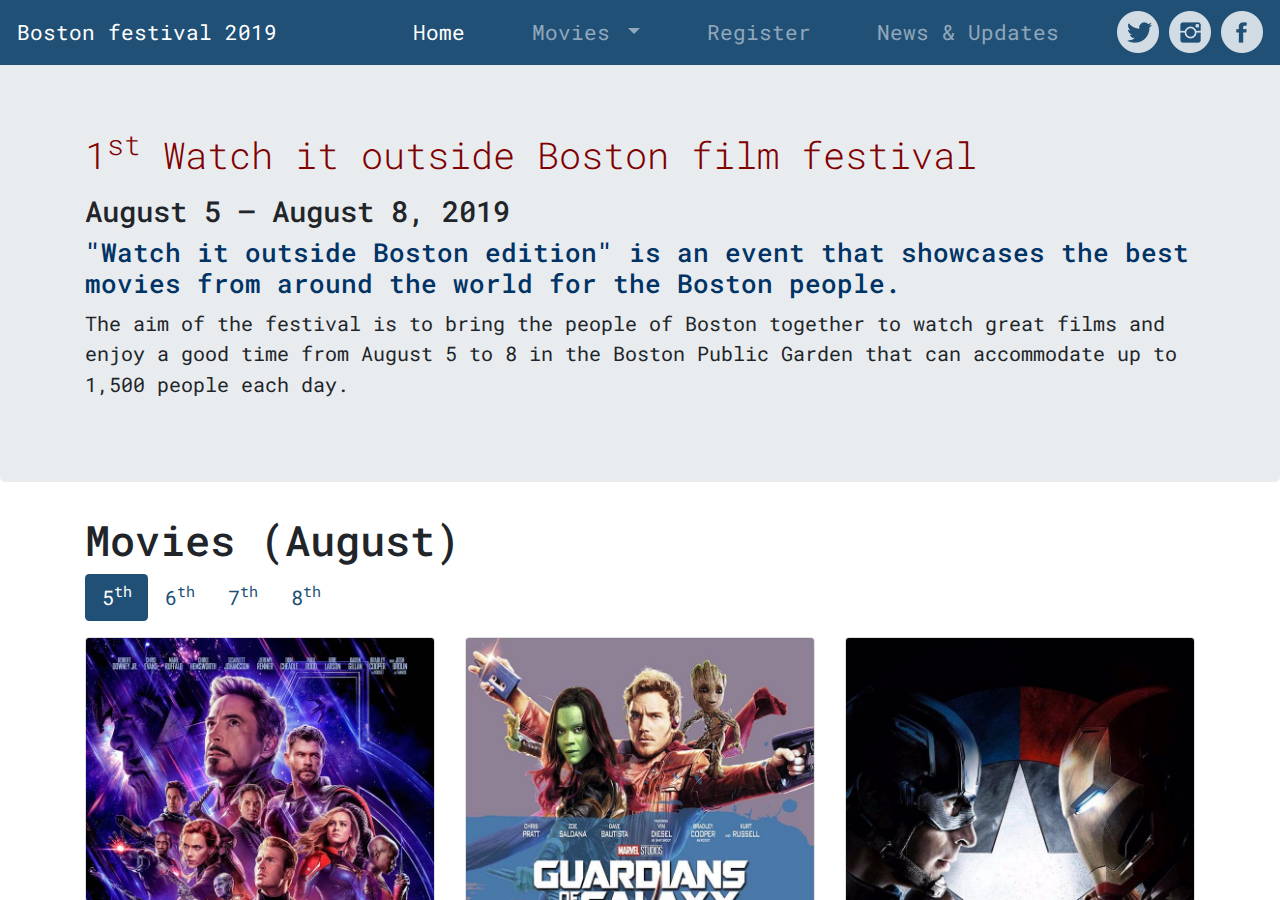
==== commit 2edca0c1: "Finish project film festival" ====
--- a/watch-it-outside-boston-edition/index.html
+++ b/watch-it-outside-boston-edition/index.html
@@ -64,38 +64,36 @@
                 <a class="nav-link" href="#news-and-updates">News&nbsp;&amp;&nbsp;Updates</a>
             </li>
           </ul>
-          <div>
-            <div class="social-icons">
-              <ul class="navbar-nav menu-list-media" >
-                <li class="nav-item">
-                  <a href="https://twitter.com/woec-boston" target="_blank">
-                    <img
-                      class=""
-                      src="images/social-twitter.png"
-                      alt="twitter"
-                    >
-                  </a>
-                </li>
-                <li class="nav-item">
-                  <a href="https://www.instagram.com/woec-boston/" target="_blank">
-                    <img
-                      class=""
-                      src="images/social-instagram.png"
-                      alt="instagram"
-                    >
-                  </a>
-                </li>
-                <li class="nav-item">
-                  <a href="https://www.facebook.com/woec-boston/" target="_blank">
-                    <img
-                      class=""
-                      src="images/social-facebook.png"
-                      alt="facebook"
-                    >
-                  </a>
-                </li>
-              </ul>
-            </div>
+          <div class="social-icons">
+            <ul class="navbar-nav menu-list-media" >
+              <li class="nav-item">
+                <a href="https://twitter.com/woec-boston" target="_blank">
+                  <img
+                    class=""
+                    src="images/social-twitter.png"
+                    alt="twitter"
+                  >
+                </a>
+              </li>
+              <li class="nav-item">
+                <a href="https://www.instagram.com/woec-boston/" target="_blank">
+                  <img
+                    class=""
+                    src="images/social-instagram.png"
+                    alt="instagram"
+                  >
+                </a>
+              </li>
+              <li class="nav-item">
+                <a href="https://www.facebook.com/woec-boston/" target="_blank">
+                  <img
+                    class=""
+                    src="images/social-facebook.png"
+                    alt="facebook"
+                  >
+                </a>
+              </li>
+            </ul>
           </div>
         </div>
 
